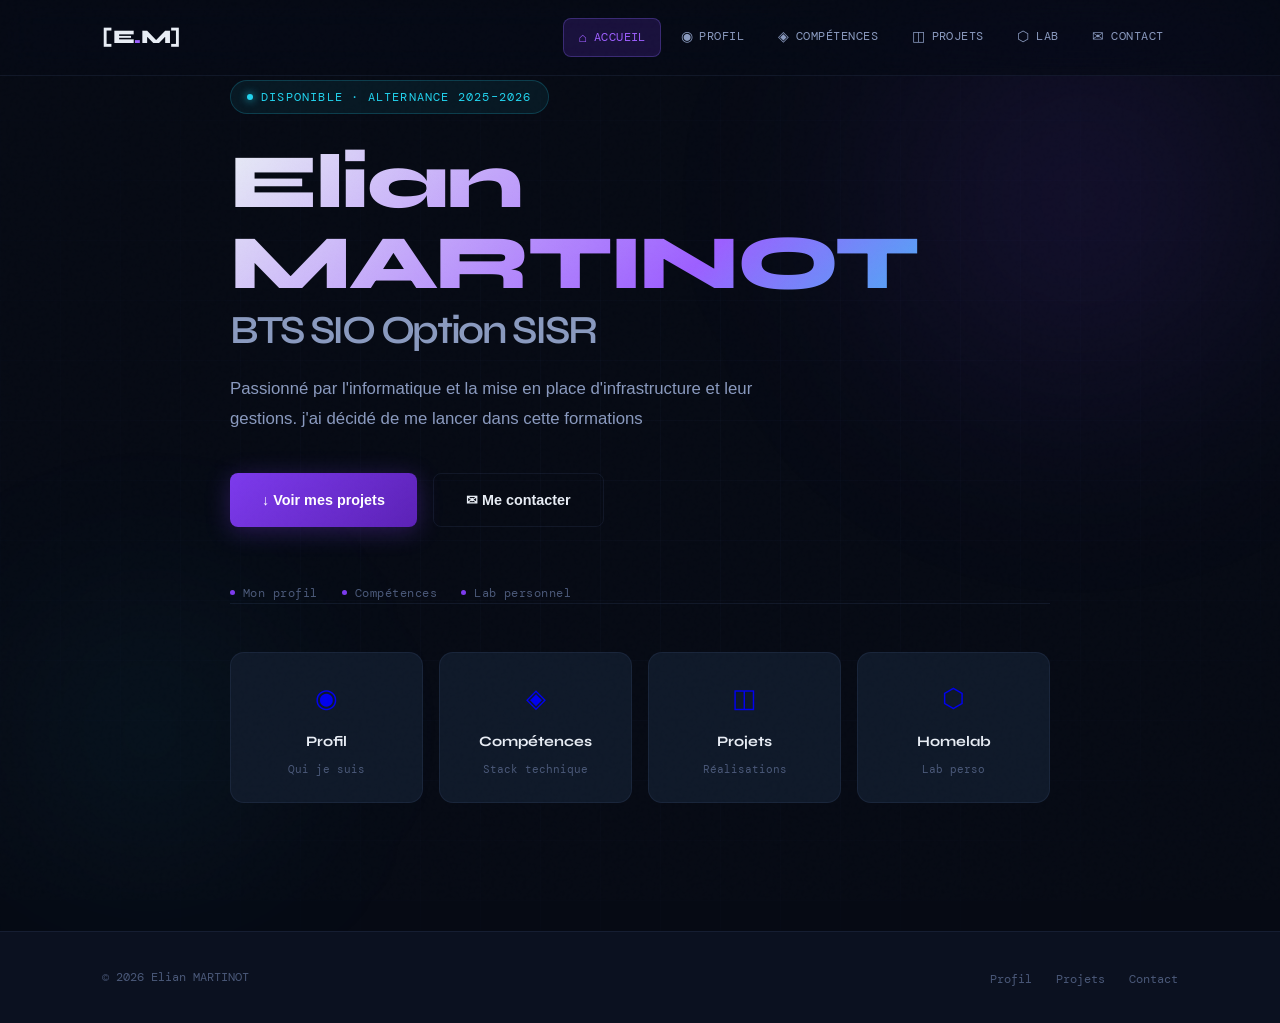
==== index.html @ b4c41cf7 "Add files via upload" ====
<!DOCTYPE html>
<html lang="fr">
<head>
  <meta charset="UTF-8" />
  <meta name="viewport" content="width=device-width, initial-scale=1.0" />
  <title>Elian MARTINOT — Portfolio BTS SIO SISR</title>
  <link rel="stylesheet" href="style.css" />
  <style>
    /* ── HERO SPÉCIFIQUE ── */
    #hero {
      min-height: 100vh;
      display: flex;
      align-items: center;
      position: relative;
      overflow: hidden;
    }

    .hero-blob {
      position: absolute;
      border-radius: 50%;
      filter: blur(90px);
      pointer-events: none;
    }

    .hero-blob-1 {
      width: 600px; height: 600px;
      background: radial-gradient(circle, rgba(124,58,237,0.15) 0%, transparent 70%);
      top: -100px; right: -100px;
    }

    .hero-blob-2 {
      width: 400px; height: 400px;
      background: radial-gradient(circle, rgba(34,211,238,0.08) 0%, transparent 70%);
      bottom: 0; left: -50px;
    }

    .hero-grid {
      position: absolute;
      inset: 0;
      background-image:
        linear-gradient(rgba(99,120,180,0.04) 1px, transparent 1px),
        linear-gradient(90deg, rgba(99,120,180,0.04) 1px, transparent 1px);
      background-size: 60px 60px;
      mask-image: radial-gradient(ellipse 80% 80% at 50% 50%, black, transparent);
    }

    .hero-content {
      position: relative;
      z-index: 2;
      max-width: 820px;
    }

    .hero-badge {
      display: inline-flex;
      align-items: center;
      gap: 0.5rem;
      font-family: var(--font-mono);
      font-size: 0.75rem;
      letter-spacing: 0.1em;
      text-transform: uppercase;
      color: var(--cyan);
      background: rgba(34,211,238,0.07);
      border: 1px solid rgba(34,211,238,0.2);
      border-radius: 99px;
      padding: 0.35rem 1rem;
      margin-bottom: 1.8rem;
      animation: fadeUp 0.6s ease both;
    }

    .hero-badge::before {
      content: '';
      width: 6px; height: 6px;
      border-radius: 50%;
      background: var(--cyan);
      box-shadow: 0 0 8px var(--cyan);
      animation: pulse 2s infinite;
    }

    @keyframes pulse {
      0%, 100% { opacity: 1; }
      50% { opacity: 0.3; }
    }

    .hero-title {
      font-family: var(--font-display);
      font-size: clamp(2.8rem, 6vw, 5rem);
      font-weight: 800;
      line-height: 1.05;
      letter-spacing: -0.03em;
      margin-bottom: 1.4rem;
      animation: fadeUp 0.6s 0.1s ease both;
    }

    .hero-title .name {
      display: block;
      background: linear-gradient(135deg, #e8edf5 0%, var(--violet-light) 60%, var(--cyan) 100%);
      -webkit-background-clip: text;
      -webkit-text-fill-color: transparent;
      background-clip: text;
    }

    .hero-title .role {
      display: block;
      color: var(--text-secondary);
      font-size: 0.52em;
      font-weight: 600;
      margin-top: 0.4rem;
    }

    .hero-description {
      font-size: 1.05rem;
      color: var(--text-secondary);
      max-width: 560px;
      margin-bottom: 2.5rem;
      line-height: 1.75;
      animation: fadeUp 0.6s 0.2s ease both;
    }

    .hero-description strong { color: var(--text-primary); }

    .hero-actions {
      display: flex;
      gap: 1rem;
      flex-wrap: wrap;
      animation: fadeUp 0.6s 0.3s ease both;
    }

    /* Quick links row */
    .hero-quick {
      display: flex;
      gap: 1.5rem;
      margin-top: 3.5rem;
      animation: fadeUp 0.6s 0.45s ease both;
      flex-wrap: wrap;
    }

    .hero-quick-item {
      display: flex;
      align-items: center;
      gap: 0.5rem;
      font-family: var(--font-mono);
      font-size: 0.75rem;
      color: var(--text-muted);
      text-decoration: none;
      letter-spacing: 0.04em;
      transition: color 0.2s;
    }

    .hero-quick-item:hover { color: var(--text-secondary); }

    .hero-quick-item .dot {
      width: 5px; height: 5px;
      border-radius: 50%;
      background: var(--violet);
    }
<!--
    /* Scroll indicator */
    .hero-scroll {
      position: absolute;
      bottom: 2.5rem; left: 50%;
      transform: translateX(-50%);
      display: flex;
      flex-direction: column;
      align-items: center;
      gap: 0.5rem;
      color: var(--text-muted);
      font-family: var(--font-mono);
      font-size: 0.68rem;
      letter-spacing: 0.1em;
      text-transform: uppercase;
      animation: fadeUp 1s 0.7s ease both;
    }

    .hero-scroll-line {
      width: 1px; height: 40px;
      background: linear-gradient(to bottom, var(--violet-light), transparent);
      animation: scrollDown 1.8s ease-in-out infinite;
    }

    @keyframes scrollDown {
      0%   { transform: scaleY(0); transform-origin: top; }
      50%  { transform: scaleY(1); transform-origin: top; }
      51%  { transform: scaleY(1); transform-origin: bottom; }
      100% { transform: scaleY(0); transform-origin: bottom; }
    }

    @keyframes fadeUp {
      from { opacity: 0; transform: translateY(20px); }
      to   { opacity: 1; transform: translateY(0); }
    }
-->
    /* CARDS RÉSUMÉ (bas de hero) */
    .hero-cards {
      display: grid;
      grid-template-columns: repeat(4, 1fr);
      gap: 1rem;
      padding: 3rem 0;
      border-top: 1px solid var(--border);
    }

    .hero-card {
      text-align: center;
      padding: 1.5rem 1rem;
      background: var(--bg-card);
      border: 1px solid var(--border);
      border-radius: var(--card-radius);
      text-decoration: none;
      transition: all 0.3s;
      position: relative;
      overflow: hidden;
    }

    .hero-card::before {
      content: '';
      position: absolute;
      bottom: 0; left: 0; right: 0;
      height: 2px;
      background: linear-gradient(90deg, var(--violet), var(--cyan));
      opacity: 0;
      transition: opacity 0.3s;
    }

    .hero-card:hover {
      border-color: var(--border-accent);
      background: var(--bg-card-hover);
      transform: translateY(-3px);
    }

    .hero-card:hover::before { opacity: 1; }

    .hero-card-icon {
      font-size: 1.6rem;
      display: block;
      margin-bottom: 0.6rem;
    }

    .hero-card-label {
      font-family: var(--font-display);
      font-weight: 700;
      font-size: 0.9rem;
      color: var(--text-primary);
      margin-bottom: 0.3rem;
    }

    .hero-card-desc {
      font-family: var(--font-mono);
      font-size: 0.68rem;
      color: var(--text-muted);
    }

    @media (max-width: 900px) {
      .hero-cards { grid-template-columns: repeat(2, 1fr); }
    }

    @media (max-width: 600px) {
      .hero-actions { flex-direction: column; }
      .hero-cards { grid-template-columns: 1fr 1fr; }
    }
  </style>
</head>
<body>

  <!-- NAVIGATION -->
  <nav>
    <div class="container nav-inner">
      <a href="index.html" class="nav-logo">[E<span>.</span>M]</a>
      <ul class="nav-links">
        <li><a href="index.html"><span class="nav-icon">⌂</span> Accueil</a></li>
        <li><a href="about.html"><span class="nav-icon">◉</span> Profil</a></li>
        <li><a href="skills.html"><span class="nav-icon">◈</span> Compétences</a></li>
        <li><a href="projects.html"><span class="nav-icon">◫</span> Projets</a></li>
        <li><a href="homelab.html"><span class="nav-icon">⬡</span> Lab</a></li>
        <li><a href="contact.html"><span class="nav-icon">✉</span> Contact</a></li>
      </ul>
      <div class="nav-hamburger">
        <span></span><span></span><span></span>
      </div>
    </div>
  </nav>

  <!-- HERO -->
  <section id="hero">
    <div class="hero-blob hero-blob-1"></div>
    <div class="hero-blob hero-blob-2"></div>
    <div class="hero-grid"></div>

    <div class="container" style="display: flex; flex-direction: column;">

      <div class="hero-content">
        <!-- BADGE STATUT — modifiez -->
        <div class="hero-badge">Disponible · Alternance 2025–2026</div>

        <!-- NOM & RÔLE — modifiez -->
        <h1 class="hero-title">
          <span class="name">Elian MARTINOT</span>
          <span class="role">BTS SIO Option SISR</span>
        </h1>

        <!-- ACCROCHE — 2 phrases max -->
        <p class="hero-description">
          Passionné par l'informatique et la mise en place d'infrastructure et leur gestions.
		  j'ai décidé de me lancer dans cette formations
        </p>

        <div class="hero-actions">
          <a href="projects.html" class="btn-primary">↓ Voir mes projets</a>
          <a href="contact.html" class="btn-secondary">✉ Me contacter</a>
        </div>

        <!-- LIENS RAPIDES -->
        <div class="hero-quick">
          <a href="about.html" class="hero-quick-item"><span class="dot"></span>Mon profil</a>
          <a href="skills.html" class="hero-quick-item"><span class="dot"></span>Compétences</a>
          <a href="homelab.html" class="hero-quick-item"><span class="dot"></span>Lab personnel</a>
        </div>
      </div>

      <!-- CARDS NAVIGATION RAPIDE -->
      <div class="hero-cards">
        <a href="about.html" class="hero-card reveal">
          <span class="hero-card-icon">◉</span>
          <div class="hero-card-label">Profil</div>
          <div class="hero-card-desc">Qui je suis</div>
        </a>
        <a href="skills.html" class="hero-card reveal reveal-delay-1">
          <span class="hero-card-icon">◈</span>
          <div class="hero-card-label">Compétences</div>
          <div class="hero-card-desc">Stack technique</div>
        </a>
        <a href="projects.html" class="hero-card reveal reveal-delay-2">
          <span class="hero-card-icon">◫</span>
          <div class="hero-card-label">Projets</div>
          <div class="hero-card-desc">Réalisations</div>
        </a>
        <a href="homelab.html" class="hero-card reveal reveal-delay-3">
          <span class="hero-card-icon">⬡</span>
          <div class="hero-card-label">Homelab</div>
          <div class="hero-card-desc">Lab perso</div>
        </a>
      </div>
    </div>
<!--
    <div class="hero-scroll">
      scroll
      <div class="hero-scroll-line"></div>
    </div> -->
  </section>

  <!-- FOOTER -->
  <footer>
    <div class="container footer-inner">
      <div class="footer-copy">© 2026 Elian MARTINOT </div>
      <ul class="footer-links">
        <li><a href="about.html">Profil</a></li>
        <li><a href="projects.html">Projets</a></li>
        <li><a href="contact.html">Contact</a></li>
      </ul>
    </div>
  </footer>

  <script src="nav.js"></script>
</body>
</html>
---- style.css ----
/* ============================================================
   DESIGN SYSTEM — PALETTE & VARIABLES
============================================================ */
@import url('https://fonts.googleapis.com/css2?family=Syne:wght@400;600;700;800&family=DM+Mono:wght@300;400;500&family=Cabinet+Grotesk:wght@300;400;500;700&display=swap');

:root {
  --bg-base:        #060a14;
  --bg-surface:     #0b1120;
  --bg-card:        #0f1929;
  --bg-card-hover:  #131f32;
  --border:         rgba(99, 120, 180, 0.12);
  --border-accent:  rgba(120, 90, 220, 0.35);
  --blue-deep:      #0d2251;
  --blue-mid:       #1a3a7a;
  --violet:         #7c3aed;
  --violet-light:   #9d5fff;
  --violet-glow:    rgba(124, 58, 237, 0.18);
  --cyan:           #22d3ee;
  --cyan-glow:      rgba(34, 211, 238, 0.12);
  --text-primary:   #e8edf5;
  --text-secondary: #8a9abf;
  --text-muted:     #4a5878;
  --text-accent:    #a78bfa;
  --success:        #10b981;
  --warning:        #f59e0b;
  --section-gap:    5rem;
  --card-radius:    14px;
  --radius-sm:      8px;
  --font-display:   'Syne', sans-serif;
  --font-body:      'Cabinet Grotesk', sans-serif;
  --font-mono:      'DM Mono', monospace;
}

/* ============================================================
   RESET & BASE
============================================================ */
*, *::before, *::after { box-sizing: border-box; margin: 0; padding: 0; }

html {
  scroll-behavior: smooth;
  scrollbar-width: thin;
  scrollbar-color: var(--violet) var(--bg-surface);
}

body {
  background: var(--bg-base);
  color: var(--text-primary);
  font-family: var(--font-body);
  font-size: 16px;
  line-height: 1.7;
  overflow-x: hidden;
  min-height: 100vh;
}

::-webkit-scrollbar { width: 5px; }
::-webkit-scrollbar-track { background: var(--bg-surface); }
::-webkit-scrollbar-thumb { background: var(--violet); border-radius: 99px; }

body::before {
  content: '';
  position: fixed;
  inset: 0;
  background-image: url("data:image/svg+xml,%3Csvg viewBox='0 0 256 256' xmlns='http://www.w3.org/2000/svg'%3E%3Cfilter id='noise'%3E%3CfeTurbulence type='fractalNoise' baseFrequency='0.9' numOctaves='4' stitchTiles='stitch'/%3E%3C/filter%3E%3Crect width='100%25' height='100%25' filter='url(%23noise)' opacity='0.04'/%3E%3C/svg%3E");
  pointer-events: none;
  z-index: 999;
  opacity: 0.4;
}

/* ============================================================
   LAYOUT
============================================================ */
.container {
  max-width: 1140px;
  margin: 0 auto;
  padding: 0 2rem;
}

.page-wrapper {
  padding-top: 80px;
  min-height: 100vh;
}

section, .page-section {
  padding: var(--section-gap) 0;
}

/* ============================================================
   NAVIGATION
============================================================ */
nav {
  position: fixed;
  top: 0; left: 0; right: 0;
  z-index: 100;
  padding: 1.1rem 0;
  background: rgba(6, 10, 20, 0.75);
  backdrop-filter: blur(18px) saturate(150%);
  border-bottom: 1px solid var(--border);
  transition: background 0.3s ease;
}

nav.scrolled { background: rgba(6, 10, 20, 0.95); }

.nav-inner {
  display: flex;
  align-items: center;
  justify-content: space-between;
}

.nav-logo {
  font-family: var(--font-display);
  font-weight: 800;
  font-size: 1.2rem;
  color: var(--text-primary);
  text-decoration: none;
  letter-spacing: -0.02em;
}

.nav-logo span { color: var(--violet-light); }

.nav-links {
  display: flex;
  gap: 0.3rem;
  list-style: none;
}

.nav-links a {
  font-family: var(--font-mono);
  font-size: 0.75rem;
  color: var(--text-secondary);
  text-decoration: none;
  letter-spacing: 0.04em;
  text-transform: uppercase;
  transition: color 0.2s;
  padding: 0.45rem 0.9rem;
  border-radius: var(--radius-sm);
  display: flex;
  align-items: center;
  gap: 0.4rem;
}

.nav-links a:hover { color: var(--text-primary); background: rgba(255,255,255,0.04); }

.nav-links a.active {
  color: var(--violet-light);
  background: var(--violet-glow);
  border: 1px solid var(--border-accent);
}

.nav-links a .nav-icon { font-size: 0.85rem; }

.nav-cta {
  font-family: var(--font-mono);
  font-size: 0.75rem;
  text-transform: uppercase;
  letter-spacing: 0.08em;
  padding: 0.5rem 1.3rem;
  border: 1px solid var(--border-accent);
  border-radius: var(--radius-sm);
  color: var(--violet-light);
  text-decoration: none;
  transition: all 0.25s;
  background: transparent;
}

.nav-cta:hover {
  background: var(--violet-glow);
  border-color: var(--violet-light);
  color: #fff;
}

/* Hamburger mobile */
.nav-hamburger {
  display: none;
  flex-direction: column;
  gap: 5px;
  cursor: pointer;
  padding: 4px;
}

.nav-hamburger span {
  display: block;
  width: 22px; height: 1.5px;
  background: var(--text-secondary);
  border-radius: 99px;
  transition: all 0.3s;
}

/* ============================================================
   PAGE HEADER (bannière haut de chaque page)
============================================================ */
.page-header {
  padding: 4rem 0 3rem;
  position: relative;
  overflow: hidden;
  border-bottom: 1px solid var(--border);
  background: var(--bg-surface);
}

.page-header-blob {
  position: absolute;
  width: 400px; height: 400px;
  border-radius: 50%;
  background: radial-gradient(circle, rgba(124,58,237,0.1) 0%, transparent 70%);
  top: -100px; right: -50px;
  filter: blur(60px);
  pointer-events: none;
}

.page-header-grid {
  position: absolute;
  inset: 0;
  background-image:
    linear-gradient(rgba(99,120,180,0.04) 1px, transparent 1px),
    linear-gradient(90deg, rgba(99,120,180,0.04) 1px, transparent 1px);
  background-size: 50px 50px;
  mask-image: radial-gradient(ellipse 80% 80% at 50% 50%, black, transparent);
}

.page-header-inner {
  position: relative;
  z-index: 2;
}

.page-breadcrumb {
  font-family: var(--font-mono);
  font-size: 0.72rem;
  color: var(--text-muted);
  letter-spacing: 0.08em;
  margin-bottom: 1rem;
  display: flex;
  align-items: center;
  gap: 0.5rem;
}

.page-breadcrumb a {
  color: var(--text-muted);
  text-decoration: none;
  transition: color 0.2s;
}

.page-breadcrumb a:hover { color: var(--text-secondary); }

.page-breadcrumb-sep { opacity: 0.4; }

.page-title {
  font-family: var(--font-display);
  font-size: clamp(2.2rem, 5vw, 3.8rem);
  font-weight: 800;
  letter-spacing: -0.03em;
  line-height: 1.05;
  background: linear-gradient(135deg, #e8edf5 0%, var(--violet-light) 60%, var(--cyan) 100%);
  -webkit-background-clip: text;
  -webkit-text-fill-color: transparent;
  background-clip: text;
  margin-bottom: 0.8rem;
}

.page-desc {
  font-size: 1rem;
  color: var(--text-secondary);
  max-width: 540px;
}

/* ============================================================
   SECTION HEADERS
============================================================ */
.section-label {
  font-family: var(--font-mono);
  font-size: 0.72rem;
  letter-spacing: 0.15em;
  text-transform: uppercase;
  color: var(--violet-light);
  margin-bottom: 0.8rem;
  display: flex;
  align-items: center;
  gap: 0.8rem;
}

.section-label::before {
  content: '';
  display: inline-block;
  width: 24px; height: 1px;
  background: var(--violet-light);
}

.section-title {
  font-family: var(--font-display);
  font-size: clamp(1.6rem, 3vw, 2.4rem);
  font-weight: 800;
  letter-spacing: -0.02em;
  line-height: 1.1;
  color: var(--text-primary);
  margin-bottom: 0.8rem;
}

.section-subtitle {
  font-size: 0.95rem;
  color: var(--text-secondary);
  max-width: 520px;
}

.section-header { margin-bottom: 3rem; }

/* ============================================================
   BUTTONS
============================================================ */
.btn-primary {
  display: inline-flex;
  align-items: center;
  gap: 0.5rem;
  font-family: var(--font-body);
  font-weight: 700;
  font-size: 0.9rem;
  padding: 0.85rem 2rem;
  border-radius: var(--radius-sm);
  background: linear-gradient(135deg, var(--violet) 0%, #5b21b6 100%);
  color: #fff;
  text-decoration: none;
  border: none;
  cursor: pointer;
  position: relative;
  overflow: hidden;
  transition: transform 0.2s, box-shadow 0.2s;
  box-shadow: 0 4px 24px rgba(124,58,237,0.3);
}

.btn-primary::before {
  content: '';
  position: absolute;
  inset: 0;
  background: linear-gradient(135deg, rgba(255,255,255,0.12), transparent);
  opacity: 0;
  transition: opacity 0.2s;
}

.btn-primary:hover {
  transform: translateY(-2px);
  box-shadow: 0 8px 32px rgba(124,58,237,0.45);
}

.btn-primary:hover::before { opacity: 1; }

.btn-secondary {
  display: inline-flex;
  align-items: center;
  gap: 0.5rem;
  font-family: var(--font-body);
  font-weight: 600;
  font-size: 0.9rem;
  padding: 0.85rem 2rem;
  border-radius: var(--radius-sm);
  background: transparent;
  color: var(--text-primary);
  text-decoration: none;
  border: 1px solid var(--border);
  cursor: pointer;
  transition: all 0.2s;
}

.btn-secondary:hover {
  border-color: var(--border-accent);
  background: var(--bg-card);
}

/* ============================================================
   CARDS
============================================================ */
.card {
  background: var(--bg-card);
  border: 1px solid var(--border);
  border-radius: var(--card-radius);
  padding: 1.8rem;
  transition: all 0.3s;
  position: relative;
  overflow: hidden;
}

.card::before {
  content: '';
  position: absolute;
  top: 0; left: 0; right: 0;
  height: 2px;
  background: linear-gradient(90deg, var(--violet), var(--cyan));
  opacity: 0;
  transition: opacity 0.3s;
}

.card:hover {
  border-color: var(--border-accent);
  background: var(--bg-card-hover);
  transform: translateY(-3px);
  box-shadow: 0 16px 40px rgba(0,0,0,0.25);
}

.card:hover::before { opacity: 1; }

/* Tags & badges */
.tag {
  font-family: var(--font-mono);
  font-size: 0.72rem;
  padding: 0.3rem 0.8rem;
  border-radius: 99px;
  background: var(--bg-card);
  border: 1px solid var(--border);
  color: var(--text-secondary);
  letter-spacing: 0.04em;
}

.tag.accent {
  background: var(--violet-glow);
  border-color: var(--border-accent);
  color: var(--text-accent);
}

.tech-badge {
  font-family: var(--font-mono);
  font-size: 0.68rem;
  padding: 0.2rem 0.65rem;
  border-radius: 4px;
  background: rgba(124,58,237,0.12);
  border: 1px solid rgba(124,58,237,0.25);
  color: var(--text-accent);
}

/* ============================================================
   STAT CARD
============================================================ */
.stat-card {
  background: var(--bg-card);
  border: 1px solid var(--border);
  border-radius: var(--card-radius);
  padding: 1.2rem;
}

.stat-number {
  font-family: var(--font-display);
  font-size: 1.8rem;
  font-weight: 800;
  color: var(--text-primary);
  line-height: 1;
  margin-bottom: 0.25rem;
}

.stat-number span { color: var(--violet-light); }

.stat-label {
  font-size: 0.78rem;
  color: var(--text-muted);
  font-family: var(--font-mono);
}

/* ============================================================
   FOOTER
============================================================ */
footer {
  padding: 2rem 0;
  border-top: 1px solid var(--border);
  background: var(--bg-surface);
  margin-top: auto;
}

.footer-inner {
  display: flex;
  align-items: center;
  justify-content: space-between;
}

.footer-copy {
  font-family: var(--font-mono);
  font-size: 0.72rem;
  color: var(--text-muted);
}

.footer-links {
  display: flex;
  gap: 1.5rem;
  list-style: none;
}

.footer-links a {
  font-family: var(--font-mono);
  font-size: 0.72rem;
  color: var(--text-muted);
  text-decoration: none;
  transition: color 0.2s;
}

.footer-links a:hover { color: var(--text-secondary); }

/* ============================================================
   SCROLL ANIMATIONS
============================================================ */
.reveal {
  opacity: 0;
  transform: translateY(24px);
  transition: opacity 0.6s ease, transform 0.6s ease;
}

.reveal.visible { opacity: 1; transform: translateY(0); }
.reveal-delay-1 { transition-delay: 0.1s; }
.reveal-delay-2 { transition-delay: 0.2s; }
.reveal-delay-3 { transition-delay: 0.3s; }

/* ============================================================
   RESPONSIVE
============================================================ */
@media (max-width: 900px) {
  .nav-links { display: none; }
  .nav-links.open {
    display: flex;
    flex-direction: column;
    position: fixed;
    top: 65px; left: 0; right: 0;
    background: rgba(6,10,20,0.98);
    padding: 1rem;
    border-bottom: 1px solid var(--border);
    gap: 0.2rem;
    backdrop-filter: blur(18px);
  }
  .nav-hamburger { display: flex; }
  .nav-cta { display: none; }
  .footer-inner { flex-direction: column; gap: 1rem; text-align: center; }
}

@media (max-width: 600px) {
  :root { --section-gap: 3.5rem; }
}
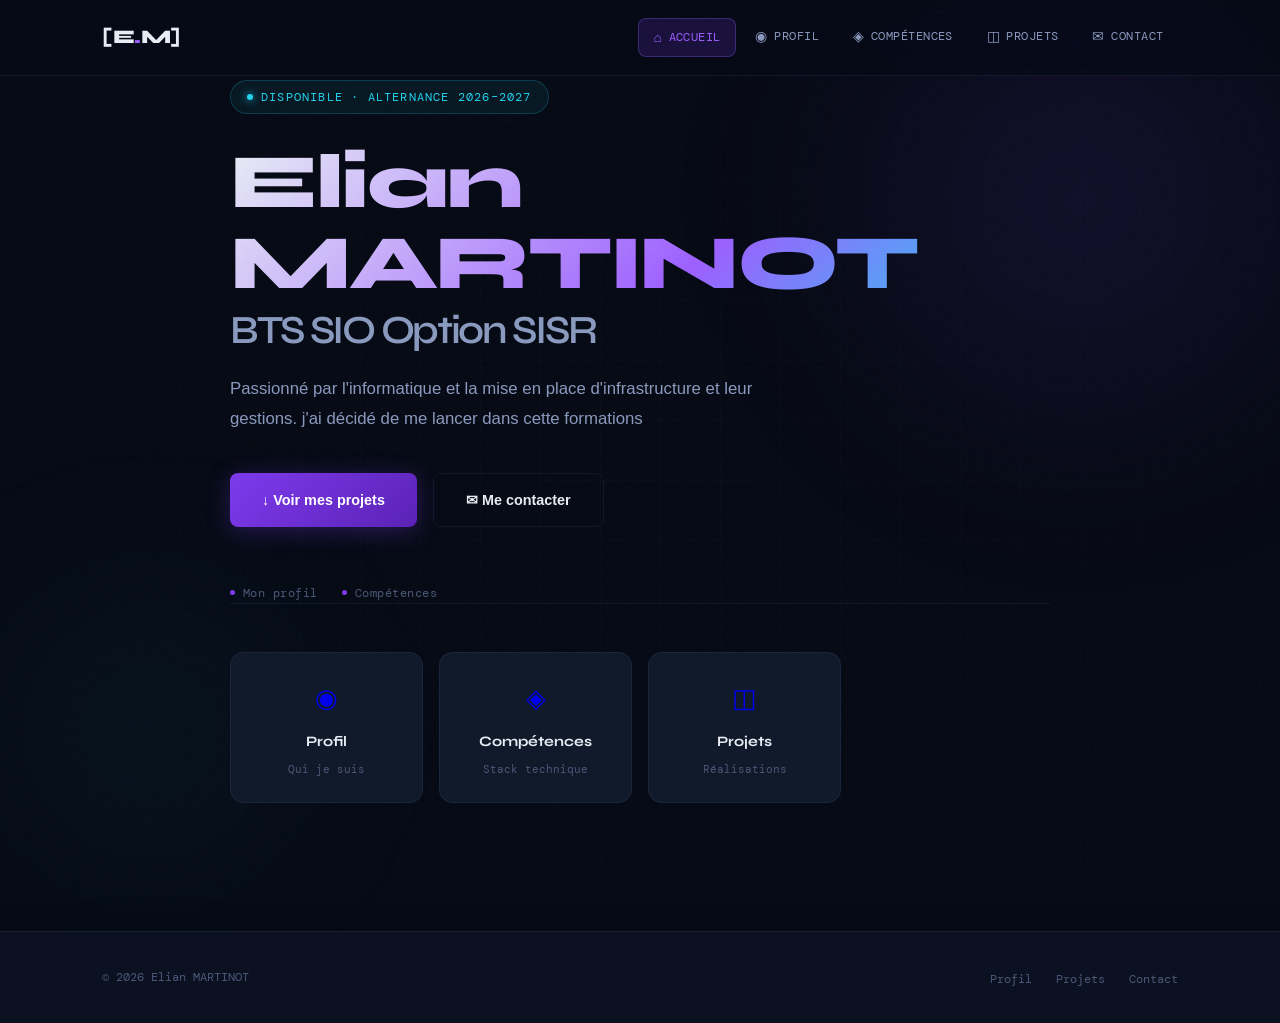
==== commit cd792170: "Update index.html" ====
--- a/index.html
+++ b/index.html
@@ -269,7 +269,6 @@
         <li><a href="about.html"><span class="nav-icon">◉</span> Profil</a></li>
         <li><a href="skills.html"><span class="nav-icon">◈</span> Compétences</a></li>
         <li><a href="projects.html"><span class="nav-icon">◫</span> Projets</a></li>
-        <li><a href="homelab.html"><span class="nav-icon">⬡</span> Lab</a></li>
         <li><a href="contact.html"><span class="nav-icon">✉</span> Contact</a></li>
       </ul>
       <div class="nav-hamburger">
@@ -288,7 +287,7 @@
 
       <div class="hero-content">
         <!-- BADGE STATUT — modifiez -->
-        <div class="hero-badge">Disponible · Alternance 2025–2026</div>
+        <div class="hero-badge">Disponible · Alternance 2026–2027</div>
 
         <!-- NOM & RÔLE — modifiez -->
         <h1 class="hero-title">
@@ -311,7 +310,6 @@
         <div class="hero-quick">
           <a href="about.html" class="hero-quick-item"><span class="dot"></span>Mon profil</a>
           <a href="skills.html" class="hero-quick-item"><span class="dot"></span>Compétences</a>
-          <a href="homelab.html" class="hero-quick-item"><span class="dot"></span>Lab personnel</a>
         </div>
       </div>
 
@@ -332,11 +330,6 @@
           <div class="hero-card-label">Projets</div>
           <div class="hero-card-desc">Réalisations</div>
         </a>
-        <a href="homelab.html" class="hero-card reveal reveal-delay-3">
-          <span class="hero-card-icon">⬡</span>
-          <div class="hero-card-label">Homelab</div>
-          <div class="hero-card-desc">Lab perso</div>
-        </a>
       </div>
     </div>
 <!--
